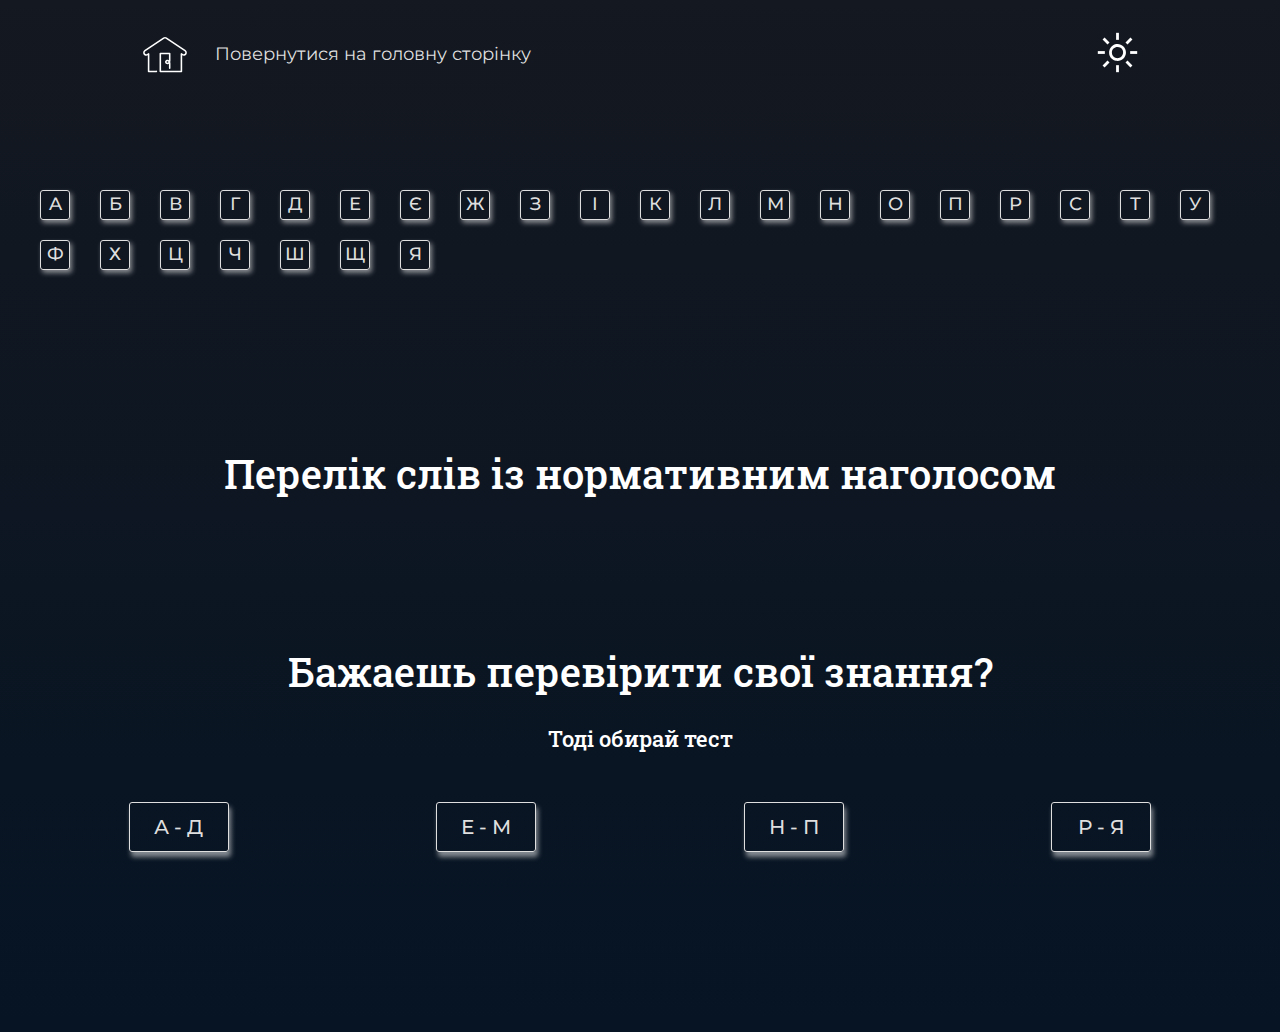
==== accents.html @ c5aa1ccc "Add files via upload" ====
<!DOCTYPE html>
<html lang="en">
<head>
    <meta charset="UTF-8">
    <meta http-equiv="X-UA-Compatible" content="IE=edge">
    <meta name="viewport" content="width=device-width, initial-scale=1.0">
    <link rel="stylesheet" href="style.css">
    <title>Наголоси</title>
</head>
<body>
    <header class="header">
        <div class="container">
            <div class="header__wrapper">
                <a href="index.html" class="btn__link back-btn__link">
                    <img src="assets/icons/home.svg" alt="Icon home" class="back-btn__array">
                    <span class="back-btn__text">Повернутися на головну сторінку</span>
                </a>
                <button class="theme-btn moon">                                    
                    <img src="assets/icons/sun.svg" alt="Icon" class="theme-icon">                                          
                </button> 
            </div>
        </div>
    </header>

    <main class="main">
        <section class="preview section">
            <div class="container">
                <div class="abc__wrapper">
                    <a href="#" class="abc btn__link abc__link">A</a>
                    <a href="#" class="abc btn__link abc__link">Б</a>
                    <a href="#" class="abc btn__link abc__link">В</a>
                    <a href="#" class="abc btn__link abc__link">Г</a>
                    <a href="#" class="abc btn__link abc__link">Д</a>
                    <a href="#" class="abc btn__link abc__link">Е</a>
                    <a href="#" class="abc btn__link abc__link">Є</a>
                    <a href="#" class="abc btn__link abc__link">Ж</a>
                    <a href="#" class="abc btn__link abc__link">З</a>
                    <a href="#" class="abc btn__link abc__link">І</a>
                    <a href="#" class="abc btn__link abc__link">К</a>
                    <a href="#" class="abc btn__link abc__link">Л</a>
                    <a href="#" class="abc btn__link abc__link">М</a>
                    <a href="#" class="abc btn__link abc__link">Н</a>
                    <a href="#" class="abc btn__link abc__link">О</a>
                    <a href="#" class="abc btn__link abc__link">П</a>
                    <a href="#" class="abc btn__link abc__link">Р</a>
                    <a href="#" class="abc btn__link abc__link">С</a>
                    <a href="#" class="abc btn__link abc__link">Т</a>
                    <a href="#" class="abc btn__link abc__link">У</a>
                    <a href="#" class="abc btn__link abc__link">Ф</a>
                    <a href="#" class="abc btn__link abc__link">Х</a>
                    <a href="#" class="abc btn__link abc__link">Ц</a>
                    <a href="#" class="abc btn__link abc__link">Ч</a>
                    <a href="#" class="abc btn__link abc__link">Ш</a>
                    <a href="#" class="abc btn__link abc__link">Щ</a>
                    <a href="#" class="abc btn__link abc__link">Я</a>
                </div>
            </div>
        </section>

        <section class="info section">
            <div class="container">
                <h2 class="title info__title">Перелік слів із нормативним наголосом</h2>
                <div class="info__wrapper">
                    
                </div>

                <h2 class="title preview__title">Бажаешь перевірити свої знання?</h2>
                <h4 class="title-other preview__subtitle">Тоді обирай тест</h4>
                <div class="abc__wrapper quiz-category__wrapper">
                    <a href="#" class="quiz-category abc btn__link">А - Д</a>
                    <a href="#" class="quiz-category abc btn__link">Е - М</a>
                    <a href="#" class="quiz-category abc btn__link">Н - П</a>
                    <a href="#" class="quiz-category abc btn__link">Р - Я</a>
                </div>
            </div>
        </section>
    </main>

    <script src="script/theme.js" type="module"></script>
    <script src="script/quiz.js" type="module"></script>
    <script src="script/accents.js" type="module"></script>
</body>
</html>
---- style.css ----
@charset "UTF-8";
@import url("https://fonts.googleapis.com/css2?family=Roboto+Slab:wght@400;500;700&display=swap");
@import url("https://fonts.googleapis.com/css2?family=Montserrat:wght@400;500;700&display=swap");
/*! normalize.css v8.0.1 | MIT License | github.com/necolas/normalize.css */
/* Document
   ========================================================================== */
/**
 * 1. Correct the line height in all browsers.
 * 2. Prevent adjustments of font size after orientation changes in iOS.
 */
html {
  -webkit-text-size-adjust: 100%; /* 2 */
}

/* Sections
   ========================================================================== */
/**
 * Remove the margin in all browsers.
 */
body {
  margin: 0;
}

/**
 * Render the `main` element consistently in IE.
 */
main {
  display: block;
}

/**
 * Correct the font size and margin on `h1` elements within `section` and
 * `article` contexts in Chrome, Firefox, and Safari.
 */
h1 {
  font-size: 2em;
  margin: 0;
}

/* Grouping content
   ========================================================================== */
/**
 * 1. Add the correct box sizing in Firefox.
 * 2. Show the overflow in Edge and IE.
 */
hr {
  box-sizing: content-box; /* 1 */
  height: 0; /* 1 */
  overflow: visible; /* 2 */
}

/**
 * 1. Correct the inheritance and scaling of font size in all browsers.
 * 2. Correct the odd `em` font sizing in all browsers.
 */
pre {
  font-family: monospace, monospace; /* 1 */
  font-size: 1em; /* 2 */
}

/* Text-level semantics
   ========================================================================== */
/**
 * Remove the gray background on active links in IE 10.
 */
a {
  background-color: transparent;
}

/**
 * 1. Remove the bottom border in Chrome 57-
 * 2. Add the correct text decoration in Chrome, Edge, IE, Opera, and Safari.
 */
abbr[title] {
  border-bottom: none; /* 1 */
  text-decoration: underline; /* 2 */
  -webkit-text-decoration: underline dotted;
          text-decoration: underline dotted; /* 2 */
}

/**
 * Add the correct font weight in Chrome, Edge, and Safari.
 */
b,
strong {
  font-weight: bolder;
}

/**
 * 1. Correct the inheritance and scaling of font size in all browsers.
 * 2. Correct the odd `em` font sizing in all browsers.
 */
code,
kbd,
samp {
  font-family: monospace, monospace; /* 1 */
  font-size: 1em; /* 2 */
}

/**
 * Add the correct font size in all browsers.
 */
small {
  font-size: 80%;
}

/**
 * Prevent `sub` and `sup` elements from affecting the line height in
 * all browsers.
 */
sub,
sup {
  font-size: 75%;
  line-height: 0;
  position: relative;
  vertical-align: baseline;
}

sub {
  bottom: -0.25em;
}

sup {
  top: -0.5em;
}

/* Embedded content
   ========================================================================== */
/**
 * Remove the border on images inside links in IE 10.
 */
img {
  border-style: none;
}

/* Forms
   ========================================================================== */
/**
 * 1. Change the font styles in all browsers.
 * 2. Remove the margin in Firefox and Safari.
 */
button,
input,
optgroup,
select,
textarea {
  font-family: inherit; /* 1 */
  font-size: 100%; /* 1 */
  line-height: 1.15; /* 1 */
  margin: 0; /* 2 */
  box-sizing: border-box;
}

/**
 * Show the overflow in IE.
 * 1. Show the overflow in Edge.
 */
button,
input { /* 1 */
  overflow: visible;
}

/**
 * Remove the inheritance of text transform in Edge, Firefox, and IE.
 * 1. Remove the inheritance of text transform in Firefox.
 */
button,
select { /* 1 */
  text-transform: none;
}

/**
 * Correct the inability to style clickable types in iOS and Safari.
 */
button,
[type=button],
[type=reset],
[type=submit] {
  -webkit-appearance: button;
}

/**
 * Remove the inner border and padding in Firefox.
 */
button::-moz-focus-inner,
[type=button]::-moz-focus-inner,
[type=reset]::-moz-focus-inner,
[type=submit]::-moz-focus-inner {
  border-style: none;
  padding: 0;
}

/**
 * Restore the focus styles unset by the previous rule.
 */
button:-moz-focusring,
[type=button]:-moz-focusring,
[type=reset]:-moz-focusring,
[type=submit]:-moz-focusring {
  outline: 1px dotted ButtonText;
}

/**
 * Correct the padding in Firefox.
 */
fieldset {
  padding: 0.35em 0.75em 0.625em;
}

/**
 * 1. Correct the text wrapping in Edge and IE.
 * 2. Correct the color inheritance from `fieldset` elements in IE.
 * 3. Remove the padding so developers are not caught out when they zero out
 *    `fieldset` elements in all browsers.
 */
legend {
  box-sizing: border-box; /* 1 */
  color: inherit; /* 2 */
  display: table; /* 1 */
  max-width: 100%; /* 1 */
  padding: 0; /* 3 */
  white-space: normal; /* 1 */
}

/**
 * Add the correct vertical alignment in Chrome, Firefox, and Opera.
 */
progress {
  vertical-align: baseline;
}

/**
 * Remove the default vertical scrollbar in IE 10+.
 */
textarea {
  overflow: auto;
}

/**
 * 1. Add the correct box sizing in IE 10.
 * 2. Remove the padding in IE 10.
 */
[type=checkbox],
[type=radio] {
  box-sizing: border-box; /* 1 */
  padding: 0; /* 2 */
}

/**
 * Correct the cursor style of increment and decrement buttons in Chrome.
 */
[type=number]::-webkit-inner-spin-button,
[type=number]::-webkit-outer-spin-button {
  height: auto;
}

/**
 * 1. Correct the odd appearance in Chrome and Safari.
 * 2. Correct the outline style in Safari.
 */
[type=search] {
  -webkit-appearance: textfield; /* 1 */
  outline-offset: -2px; /* 2 */
}

/**
 * Remove the inner padding in Chrome and Safari on macOS.
 */
[type=search]::-webkit-search-decoration {
  -webkit-appearance: none;
}

/**
 * 1. Correct the inability to style clickable types in iOS and Safari.
 * 2. Change font properties to `inherit` in Safari.
 */
::-webkit-file-upload-button {
  -webkit-appearance: button; /* 1 */
  font: inherit; /* 2 */
}

/* Interactive
   ========================================================================== */
/*
 * Add the correct display in Edge, IE 10+, and Firefox.
 */
details {
  display: block;
}

/*
 * Add the correct display in all browsers.
 */
summary {
  display: list-item;
}

/* Misc
   ========================================================================== */
/**
 * Add the correct display in IE 10+.
 */
template {
  display: none;
}

/**
 * Add the correct display in IE 10.
 */
[hidden] {
  display: none;
}

* {
  margin: 0;
  padding: 0;
  box-sizing: border-box;
}

.to-top {
  color: #fff;
  text-decoration: none;
}

.content__btn:hover, .content__btn, body.light .quiz__btn:hover, .quiz__btn:hover, .quiz__btn, body.light .quiz__option:hover, .quiz__option:hover, .quiz__option, .quiz-category:active, .quiz-category, .abc:active, .abc, .to-top:hover, .to-top, body {
  transition: all 0.3s ease-out;
}

html {
  scroll-behavior: smooth;
  font-size: 10px;
  line-height: 10px;
}

body {
  font-family: "Montserrat", "Open Sans", sans-serif;
  font-size: 1.6rem;
  line-height: 1.2;
  font-weight: 400;
  font-style: normal;
  overflow-x: hidden;
  background: linear-gradient(#141820, #061424);
  color: #dfdfdf;
  min-height: 100vh;
}
body.hidden {
  overflow: hidden;
}
body.light {
  background: #ecf0f3;
  color: #000;
}

.container {
  max-width: 148rem;
  width: 100%;
  padding: 0 4rem;
  margin: 0 auto;
}
@media (max-width: 768px) {
  .container {
    padding: 0 3rem;
  }
}
@media (max-width: 520px) {
  .container {
    padding: 0 2rem;
  }
}
@media (max-width: 390px) {
  .container {
    padding: 0 1rem;
  }
}

.section {
  padding: 0 0 8rem 0;
}
@media (max-width: 768px) {
  .section {
    padding: 0 0 5rem 0;
  }
}
@media (max-width: 390px) {
  .section {
    padding: 0 0 3rem 0;
  }
}

.title-main {
  font-size: 4.5rem;
  line-height: 1.5;
  font-weight: 500;
  font-style: normal;
  font-family: "Roboto Slab", "Merriweather", serif;
  color: #fff;
  text-align: center;
}
@media (max-width: 992px) {
  .title-main {
    font-size: 4rem;
    line-height: 1.5;
    font-weight: 500;
    font-style: normal;
  }
}
@media (max-width: 768px) {
  .title-main {
    font-size: 3.5rem;
    line-height: 1.5;
    font-weight: 500;
    font-style: normal;
  }
}
@media (max-width: 390px) {
  .title-main {
    font-size: 3rem;
    line-height: 1.5;
    font-weight: 500;
    font-style: normal;
  }
}

body.light .title-main {
  color: rgba(0, 0, 0, 0.8);
}

.title {
  font-size: 4rem;
  line-height: 1.2;
  font-weight: 500;
  font-style: normal;
  font-family: "Roboto Slab", "Merriweather", serif;
  color: #fff;
  text-align: center;
}
@media (max-width: 992px) {
  .title {
    font-size: 3.5rem;
    line-height: 1.2;
    font-weight: 500;
    font-style: normal;
  }
}
@media (max-width: 768px) {
  .title {
    font-size: 3rem;
    line-height: 1.2;
    font-weight: 500;
    font-style: normal;
  }
}
@media (max-width: 390px) {
  .title {
    font-size: 2.5rem;
    line-height: 1.2;
    font-weight: 500;
    font-style: normal;
  }
}

body.light .title {
  color: rgba(0, 0, 0, 0.8);
}

.title-add {
  font-size: 3.5rem;
  line-height: 1.2;
  font-weight: 500;
  font-style: normal;
  font-family: "Roboto Slab", "Merriweather", serif;
  color: #fff;
  text-align: center;
}
@media (max-width: 1200px) {
  .title-add {
    font-size: 3.1rem;
    line-height: 1.2;
    font-weight: 500;
    font-style: normal;
  }
}
@media (max-width: 992px) {
  .title-add {
    font-size: 2.7rem;
    line-height: 1.2;
    font-weight: 500;
    font-style: normal;
  }
}
@media (max-width: 768px) {
  .title-add {
    font-size: 2.3rem;
    line-height: 1.2;
    font-weight: 500;
    font-style: normal;
  }
}
@media (max-width: 390px) {
  .title-add {
    font-size: 2rem;
    line-height: 1.2;
    font-weight: 500;
    font-style: normal;
  }
}

body.light .title-add {
  color: rgba(0, 0, 0, 0.8);
}

.title-other {
  font-size: 2.2rem;
  line-height: 1.2;
  font-weight: 500;
  font-style: normal;
  font-family: "Roboto Slab", "Merriweather", serif;
  color: #fff;
  text-align: center;
}
@media (max-width: 992px) {
  .title-other {
    font-size: 2rem;
    line-height: 1.2;
    font-weight: 500;
    font-style: normal;
  }
}
@media (max-width: 390px) {
  .title-other {
    font-size: 1.8rem;
    line-height: 1.2;
    font-weight: 500;
    font-style: normal;
  }
}

.btn__link {
  text-decoration: none;
  color: #dfdfdf;
}

.to-top {
  position: fixed;
  right: 1rem;
  bottom: 0;
  width: 7rem;
  height: 7rem;
  border-radius: 50%;
  background-color: #db4545;
  display: flex;
  align-items: center;
  flex-direction: column;
  justify-content: center;
  text-align: center;
  margin-bottom: 1.1rem;
  z-index: 1;
  box-shadow: 0.3rem 0.5rem 0.5rem 0 rgba(0, 0, 0, 0.3);
}
.to-top:active {
  box-shadow: none;
}
.to-top:hover {
  background-color: #c91414;
}
@media (max-width: 390px) {
  .to-top {
    width: 5rem;
    height: 5rem;
  }
}

.to-top__text {
  color: #fff;
}
@media (max-width: 390px) {
  .to-top__text {
    display: none;
  }
}

.header-main-page {
  padding: 3rem 0;
}

.header-main-page__wrapper {
  text-align: right;
}

.header__wrapper {
  display: flex;
  align-items: center;
  justify-content: space-between;
  max-width: 100rem;
  margin: auto;
  padding: 3rem 0;
}

.back-btn__link {
  display: inline-flex;
  align-items: center;
  gap: 2.5rem;
  text-decoration: none;
}
@media (max-width: 390px) {
  .back-btn__link {
    gap: 1.5rem;
  }
}

.back-btn__array {
  width: 5rem;
  height: 5rem;
  align-self: center;
  filter: brightness(0) invert(1); /* Белый цвет иконки*/
}
@media (max-width: 390px) {
  .back-btn__array {
    width: 4rem;
    height: 4rem;
  }
}

body.light .back-btn__array {
  filter: none;
}

.back-btn__text {
  font-size: 1.8rem;
  line-height: 1.2;
  font-weight: 400;
  font-style: normal;
}
@media (max-width: 390px) {
  .back-btn__text {
    font-size: 1.4rem;
    line-height: 1.2;
    font-weight: 400;
    font-style: normal;
  }
}

body.light .back-btn__text {
  color: #000;
}

.theme-btn {
  border: none;
  background: transparent;
  cursor: pointer;
  transition: 0.7s;
}

.theme-icon {
  transition: 0.7s;
}

body.light .theme-icon {
  filter: brightness(0%); /* Черный цвет иконки*/
}

.preview {
  padding-top: 8rem;
}
@media (max-width: 768px) {
  .preview {
    padding-top: 5rem;
  }
}
@media (max-width: 390px) {
  .preview {
    padding-top: 3rem;
  }
}

.preview__title-main {
  margin-bottom: 8rem;
}

.abc__wrapper {
  display: flex;
  align-items: center;
  flex-wrap: wrap;
  -moz-column-gap: 3rem;
       column-gap: 3rem;
  row-gap: 2rem;
  margin-bottom: 10rem;
}
@media (max-width: 520px) {
  .abc__wrapper {
    -moz-column-gap: 4rem;
         column-gap: 4rem;
    row-gap: 3rem;
    margin-bottom: 8rem;
  }
}
@media (max-width: 390px) {
  .abc__wrapper {
    justify-content: space-evenly;
    margin-bottom: 5rem;
  }
}

.abc {
  font-size: 1.8rem;
  line-height: 1.2;
  font-weight: 500;
  font-style: normal;
  display: flex;
  align-items: center;
  justify-content: center;
  width: 3rem;
  height: 3rem;
  border: 0.1rem solid #dfdfdf;
  border-radius: 0.3rem;
  box-shadow: 0.2rem 0.3rem 0.5rem 0 rgba(255, 255, 255, 0.5);
}
.abc:hover {
  background: #d7d7d7;
  color: rgba(0, 0, 0, 0.8);
}
.abc:active {
  box-shadow: none;
}
@media (max-width: 520px) {
  .abc {
    width: 5rem;
    height: 5rem;
  }
}

.active {
  background: #d7d7d7;
  color: rgba(0, 0, 0, 0.8);
}

body.light .abc {
  color: rgba(0, 0, 0, 0.8);
  box-shadow: 5px 5px 5px #d7d7d7, -5px -5px 5px #f9f9f9;
  border: none;
}

.preview__title {
  margin-bottom: 3rem;
}

.preview__subtitle {
  margin-bottom: 5rem;
}

body.light .preview__subtitle {
  color: rgba(0, 0, 0, 0.8);
}

.quiz-category__wrapper {
  justify-content: space-around;
}

.quiz-category {
  font-size: 2rem;
  line-height: 1.2;
  font-weight: 500;
  font-style: normal;
  width: 10rem;
  height: 5rem;
  box-shadow: 0.2rem 0.5rem 0.5rem 0 rgba(255, 255, 255, 0.5);
}
.quiz-category:active {
  box-shadow: none;
}

.info__title {
  margin-bottom: 5rem;
}

.info__wrapper {
  max-width: 45rem;
  margin-left: 45%;
  padding-bottom: 10rem;
}
@media (max-width: 768px) {
  .info__wrapper {
    padding-bottom: 7rem;
  }
}
@media (max-width: 390px) {
  .info__wrapper {
    margin-left: 30%;
    padding-bottom: 4rem;
  }
}

.info__items {
  display: flex;
  align-items: center;
  flex-direction: column;
  padding-bottom: 5rem;
  align-items: flex-start;
}

.info__title-add {
  margin-bottom: 2rem;
  text-align: start;
}

.info__word {
  margin-bottom: 0.5rem;
  letter-spacing: 0.15rem;
}
@media (max-width: 520px) {
  .info__word {
    font-size: 1.4rem;
    line-height: 1.2;
    font-weight: 400;
    font-style: normal;
  }
}

body.light .info__word {
  font-weight: 500;
}

.info__word-special {
  font-size: 1.3rem;
  line-height: 1.2;
  font-weight: 400;
  font-style: normal;
}

body.light .info__word-special {
  font-weight: 500;
}

.quiz {
  display: flex;
  align-items: center;
  margin-top: 10rem;
}

.quiz__title-main {
  margin-bottom: 7rem;
}

.quiz__question {
  max-width: 60rem;
  margin: auto;
  border-radius: 1rem;
  padding: 1.5rem 2.5rem;
  background: rgba(0, 0, 0, 0.5);
  box-shadow: 0 15px 25px rgba(0, 0, 0, 0.8);
}

body.light .quiz__question {
  background: #fff;
  box-shadow: 0 0 20px 0 rgba(0, 0, 0, 0.7);
  border: none;
  background-color: #ecf0f3;
  box-shadow: 10px 10px 10px #d1d9e6, -10px -10px 10px #f9f9f9;
  overflow: hidden;
}

.number__title {
  font-size: 2rem;
  line-height: 1.2;
  font-weight: 700;
  font-style: normal;
  color: #007474;
  border-bottom: 0.1rem solid #837575;
  padding-bottom: 0.5rem;
  margin-bottom: 2rem;
}
@media (max-width: 390px) {
  .number__title {
    font-size: 1.6rem;
    line-height: 1.2;
    font-weight: 700;
    font-style: normal;
  }
}

.quiz__title {
  font-family: "Montserrat", "Open Sans", sans-serif;
  font-weight: 500;
  color: #dfdfdf;
  margin-bottom: 2rem;
  min-height: 6.6rem;
  letter-spacing: 0.2rem;
}

body.light .quiz__title {
  color: #000;
}

.quiz__options {
  margin-bottom: 4rem;
}

.quiz__option {
  font-size: 2rem;
  line-height: 1.2;
  font-weight: 400;
  font-style: normal;
  letter-spacing: 0.15rem;
  background-color: #061424;
  color: #dfdfdf;
  margin-bottom: 2.5rem;
  border-radius: 0.5rem;
  padding: 1.5rem;
  padding-left: 2.5rem;
  cursor: pointer;
  box-shadow: 0.2rem 0.5rem 0.5rem 0 rgba(0, 0, 0, 0.9);
}
.quiz__option:active {
  box-shadow: none;
}
.quiz__option:hover {
  background: #06193e;
}
@media (max-width: 390px) {
  .quiz__option {
    font-size: 1.8rem;
    line-height: 1.2;
    font-weight: 400;
    font-style: normal;
  }
}

body.light .quiz__option {
  background-color: #ecf0f3;
  box-shadow: 10px 10px 10px #d7d7d7, -10px -10px 10px #f9f9f9;
  color: #000;
  font-weight: 500;
  overflow: hidden;
}
body.light .quiz__option:hover {
  background-color: rgba(248, 248, 248, 0.8);
}
body.light .quiz__option:active {
  box-shadow: none;
}

.quiz__option.correct {
  background-color: #0b5e0b;
}

body.light .quiz__option.correct {
  background-color: rgba(11, 94, 11, 0.7);
}

.quiz__option.wrong {
  background-color: #e90303;
}

body.light .quiz__option.wrong {
  background-color: rgba(233, 3, 3, 0.9);
}

.quiz__option.disabled {
  pointer-events: none;
}

body.light .quiz__option.disabled {
  pointer-events: none;
}

.quiz__btn {
  font-size: 1.8rem;
  line-height: 1.2;
  font-weight: 400;
  font-style: normal;
  padding: 1.5rem 5rem;
  background-color: #064c4c;
  color: #dfdfdf;
  border: none;
  border-radius: 0.5rem;
  cursor: pointer;
  margin-bottom: 2.5rem;
  box-shadow: 0.2rem 0.5rem 0.5rem 0 rgba(0, 0, 0, 0.9);
}
.quiz__btn:active {
  box-shadow: none;
}
.quiz__btn:hover {
  background-color: rgba(6, 108, 78, 0.85);
}
@media (max-width: 390px) {
  .quiz__btn {
    padding: 1.5rem 4.4rem;
  }
}

body.light .quiz__btn {
  background-color: #ecf0f3;
  box-shadow: 10px 10px 10px #d7d7d7, -10px -10px 10px #f9f9f9;
  color: #000;
  font-weight: 500;
  overflow: hidden;
}
body.light .quiz__btn:hover {
  background-color: rgba(248, 248, 248, 0.8);
}
body.light .quiz__btn:active {
  box-shadow: none;
}

.quiz__tracker {
  display: flex;
  align-items: center;
  flex-wrap: wrap;
  gap: 1rem;
  border-top: 0.1rem solid #837575;
  padding-top: 1.5rem;
}

.quiz__tracker div {
  height: 1.5rem;
  width: 1.5rem;
  background-color: #535562;
  display: inline-block;
  border-radius: 50%;
}
@media (max-width: 768px) {
  .quiz__tracker div {
    height: 1.5rem;
    width: 1.5rem;
  }
}

body.light .quiz__tracker div {
  background-color: #dcdde5;
}

.quiz__tracker div.correct {
  background-color: #0b5e0b;
}

body.light .quiz__tracker div.correct {
  background-color: rgba(11, 94, 11, 0.7);
}

.quiz__tracker div.wrong {
  background-color: #e90303;
}

body.light .quiz__tracker div.wrong {
  background-color: rgba(233, 3, 3, 0.9);
}

.quiz__modal {
  position: fixed;
  left: 0;
  top: 0;
  width: 100%;
  height: 100%;
  background-color: rgba(0, 0, 0, 0.9);
  z-index: 10;
  display: none;
  align-items: center;
  justify-content: center;
  padding: 0 1.5rem;
}
.quiz__modal.active {
  display: flex;
}

.quiz-over-modal .content {
  background-color: #061424;
  padding: 3rem;
  border-radius: 1rem;
  flex-basis: 70rem;
  max-width: 70rem;
  color: #dfdfdf;
  text-align: center;
}
@media (max-width: 390px) {
  .quiz-over-modal .content {
    padding: 2rem;
  }
}

.content__title {
  font-weight: 700;
  margin: 0 0 6rem;
}
@media (max-width: 390px) {
  .content__title {
    font-size: 2.3rem;
    line-height: 1.2;
    font-weight: 400;
    font-style: normal;
  }
}

.content__text {
  color: #dfdfdf;
  margin-bottom: 4rem;
}

.content__btn {
  font-size: 1.8rem;
  line-height: 1.2;
  font-weight: 400;
  font-style: normal;
  padding: 1.5rem 9.21rem;
  border: none;
  background-color: #032464;
  color: #dfdfdf;
  border-radius: 0.5rem;
  margin-bottom: 3rem;
  cursor: pointer;
  box-shadow: 0.2rem 0.5rem 0.5rem 0 rgba(0, 0, 0, 0.5);
}
.content__btn:active {
  box-shadow: none;
}
.content__btn:hover {
  background-color: #2360d5;
}
@media (max-width: 390px) {
  .content__btn {
    padding: 1.5rem 3.9rem;
  }
}

.content__back-btn {
  font-size: 1.8rem;
  line-height: 1.2;
  font-weight: 400;
  font-style: normal;
  display: block;
  max-width: 35.6rem;
  margin: auto;
  padding: 1.5rem 3rem;
}
@media (max-width: 390px) {
  .content__back-btn {
    max-width: 24.9rem;
  }
}/*# sourceMappingURL=style.css.map */
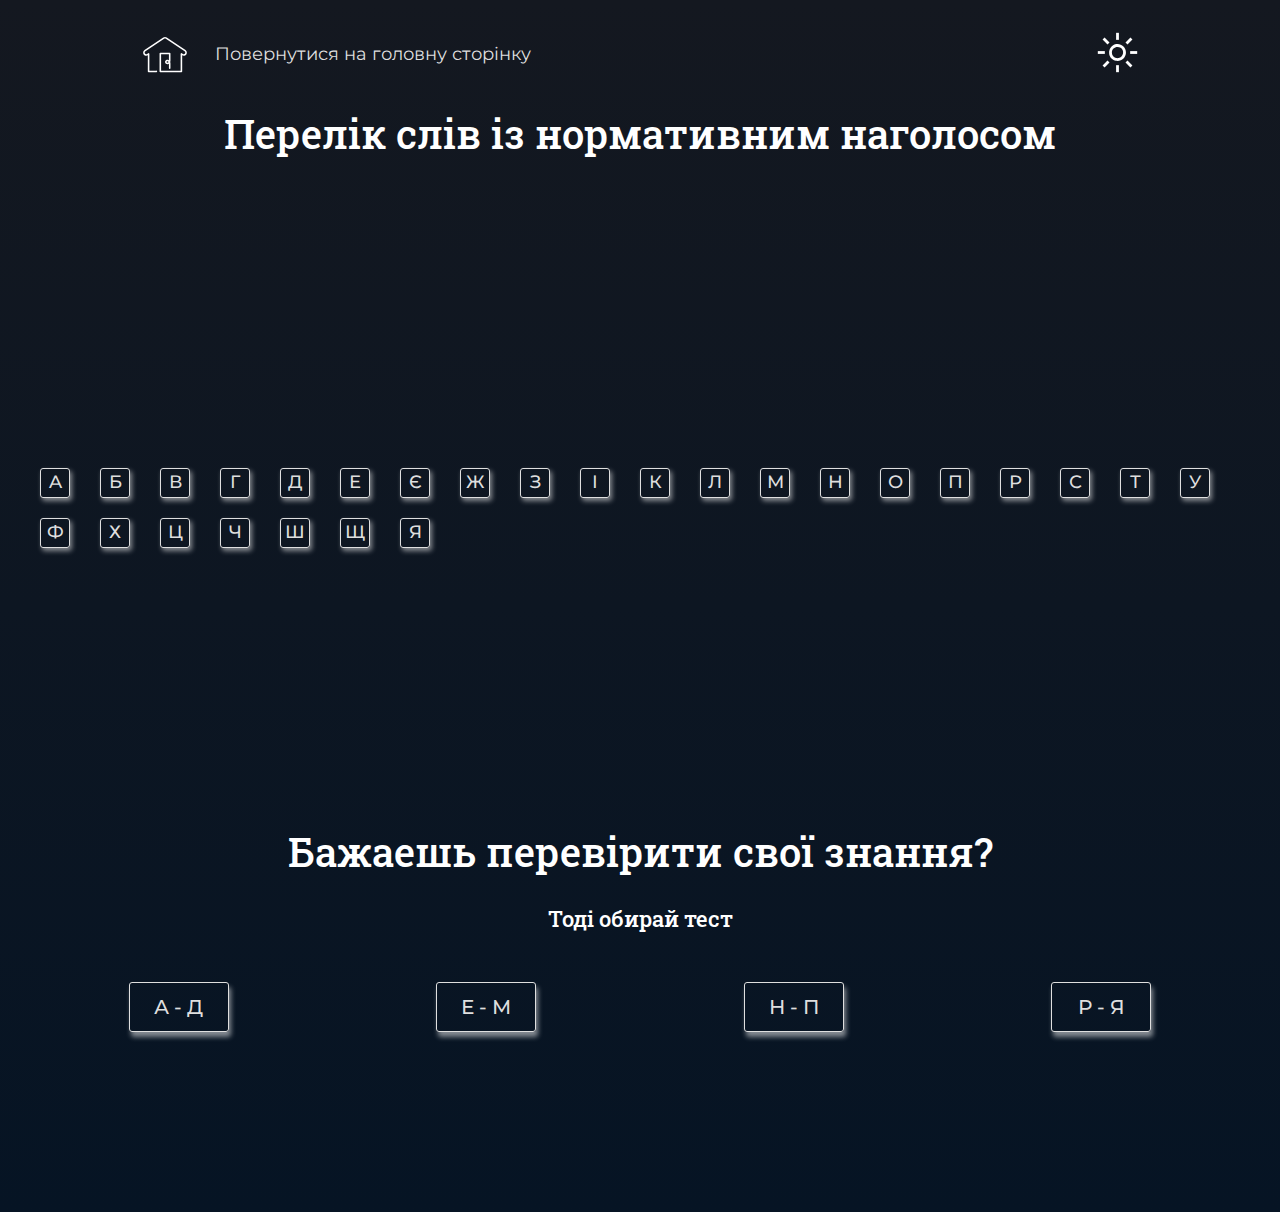
==== commit b891181c: "Update accents.html" ====
--- a/accents.html
+++ b/accents.html
@@ -1,5 +1,5 @@
 <!DOCTYPE html>
-<html lang="en">
+<html lang="ua">
 <head>
     <meta charset="UTF-8">
     <meta http-equiv="X-UA-Compatible" content="IE=edge">
@@ -23,6 +23,15 @@
     </header>
 
     <main class="main">
+        <section class="info section">
+            <div class="container">
+                <h2 class="title info__title">Перелік слів із нормативним наголосом</h2>
+                <div class="info__wrapper">
+                    
+                </div>
+            </div>
+        </section>
+
         <section class="preview section">
             <div class="container">
                 <div class="abc__wrapper">
@@ -57,13 +66,8 @@
             </div>
         </section>
 
-        <section class="info section">
+        <section class="quiz section">
             <div class="container">
-                <h2 class="title info__title">Перелік слів із нормативним наголосом</h2>
-                <div class="info__wrapper">
-                    
-                </div>
-
                 <h2 class="title preview__title">Бажаешь перевірити свої знання?</h2>
                 <h4 class="title-other preview__subtitle">Тоді обирай тест</h4>
                 <div class="abc__wrapper quiz-category__wrapper">
@@ -80,4 +84,4 @@
     <script src="script/quiz.js" type="module"></script>
     <script src="script/accents.js" type="module"></script>
 </body>
-</html>+</html>
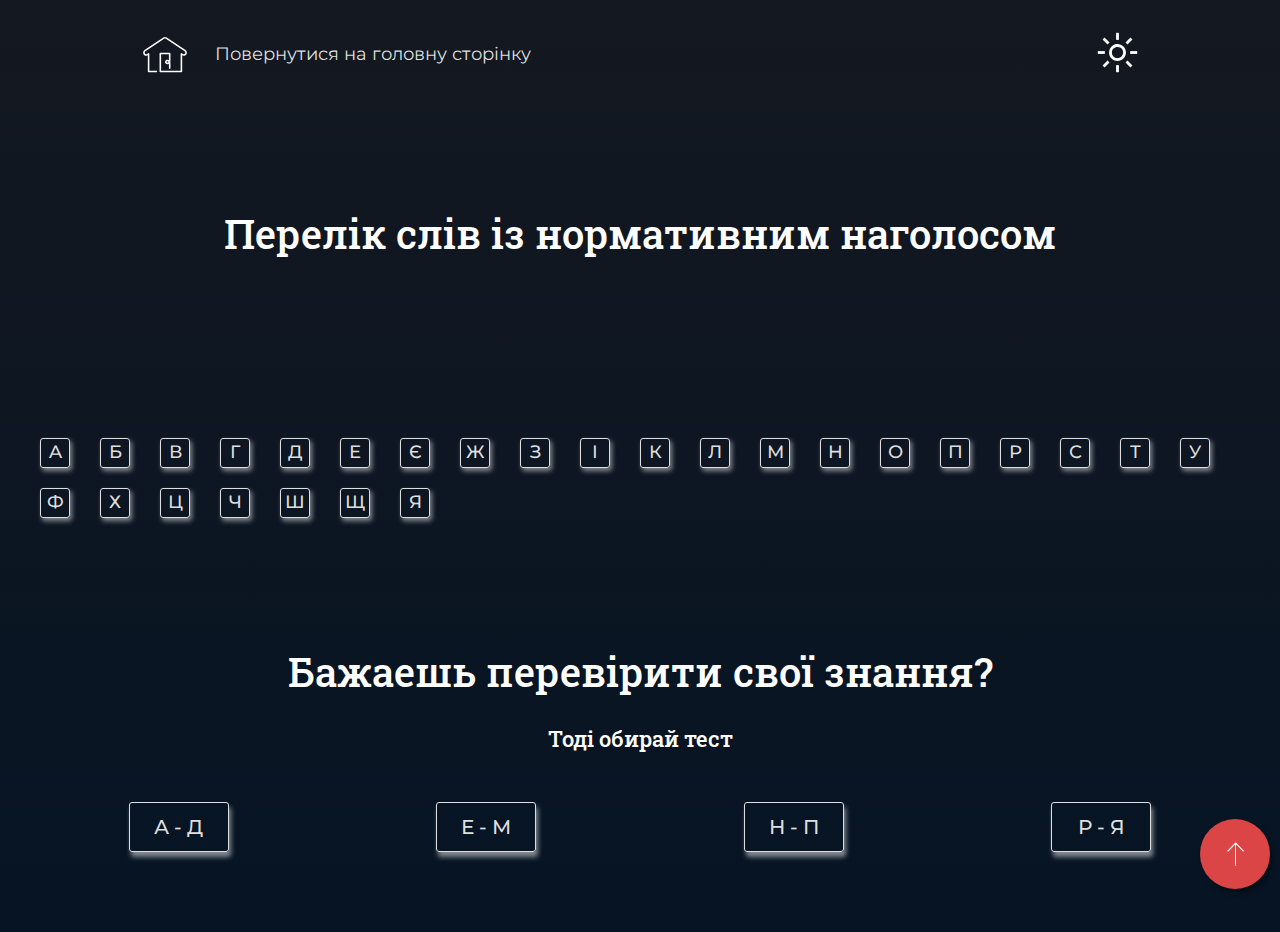
==== commit 788cc600: "Add files via upload" ====
--- a/accents.html
+++ b/accents.html
@@ -78,10 +78,14 @@
                 </div>
             </div>
         </section>
+
+        <a href="#header" class="to-top">
+            <img src="assets/icons/to-top-array.svg" class="to-top__icon" alt="Icon array to top">
+        </a>
     </main>
 
     <script src="script/theme.js" type="module"></script>
     <script src="script/quiz.js" type="module"></script>
     <script src="script/accents.js" type="module"></script>
 </body>
-</html>
+</html>--- a/style.css
+++ b/style.css
@@ -374,16 +374,16 @@
 }
 
 .section {
-  padding: 0 0 8rem 0;
+  padding: 10rem 0 0 0;
 }
 @media (max-width: 768px) {
   .section {
-    padding: 0 0 5rem 0;
+    padding: 5rem 0 0 0;
   }
 }
 @media (max-width: 390px) {
   .section {
-    padding: 0 0 3rem 0;
+    padding: 3rem 0 0 0;
   }
 }
 
@@ -563,19 +563,10 @@
 .to-top:hover {
   background-color: #c91414;
 }
-@media (max-width: 390px) {
+@media (max-width: 520px) {
   .to-top {
-    width: 5rem;
-    height: 5rem;
-  }
-}
-
-.to-top__text {
-  color: #fff;
-}
-@media (max-width: 390px) {
-  .to-top__text {
-    display: none;
+    width: 3.5rem;
+    height: 3.5rem;
   }
 }
 
@@ -631,6 +622,14 @@
   font-weight: 400;
   font-style: normal;
 }
+@media (max-width: 520px) {
+  .back-btn__text {
+    font-size: 1.6rem;
+    line-height: 1.2;
+    font-weight: 400;
+    font-style: normal;
+  }
+}
 @media (max-width: 390px) {
   .back-btn__text {
     font-size: 1.4rem;
@@ -660,17 +659,7 @@
 }
 
 .preview {
-  padding-top: 8rem;
-}
-@media (max-width: 768px) {
-  .preview {
-    padding-top: 5rem;
-  }
-}
-@media (max-width: 390px) {
-  .preview {
-    padding-top: 3rem;
-  }
+  padding-bottom: 3rem;
 }
 
 .preview__title-main {
@@ -684,23 +673,20 @@
   -moz-column-gap: 3rem;
        column-gap: 3rem;
   row-gap: 2rem;
-  margin-bottom: 10rem;
-}
-@media (max-width: 520px) {
+}
+@media (max-width: 768px) {
   .abc__wrapper {
+    justify-content: center;
+  }
+}
+@media (max-width: 992px) {
+  .abc__wrapper {
+    justify-content: space-evenly;
     -moz-column-gap: 4rem;
          column-gap: 4rem;
     row-gap: 3rem;
-    margin-bottom: 8rem;
-  }
-}
-@media (max-width: 390px) {
-  .abc__wrapper {
-    justify-content: space-evenly;
-    margin-bottom: 5rem;
-  }
-}
-
+  }
+}
 .abc {
   font-size: 1.8rem;
   line-height: 1.2;
@@ -724,8 +710,8 @@
 }
 @media (max-width: 520px) {
   .abc {
-    width: 5rem;
-    height: 5rem;
+    width: 3.5rem;
+    height: 3.5rem;
   }
 }
 
@@ -769,24 +755,36 @@
   box-shadow: none;
 }
 
+.info {
+  padding-bottom: 3rem;
+}
+
 .info__title {
   margin-bottom: 5rem;
 }
 
 .info__wrapper {
-  max-width: 45rem;
-  margin-left: 45%;
-  padding-bottom: 10rem;
+  display: flex;
+  align-items: center;
+  flex-direction: column;
+  align-items: flex-start;
+  row-gap: 0.3rem;
+  max-width: 20rem;
+  margin: 0 auto;
 }
 @media (max-width: 768px) {
   .info__wrapper {
-    padding-bottom: 7rem;
-  }
-}
-@media (max-width: 390px) {
+    max-width: 15rem;
+  }
+}
+@media (max-width: 520px) {
   .info__wrapper {
-    margin-left: 30%;
-    padding-bottom: 4rem;
+    max-width: 12rem;
+  }
+}
+@media (max-width: 390px) {
+  .info__wrapper {
+    max-width: 10rem;
   }
 }
 
@@ -834,7 +832,17 @@
 .quiz {
   display: flex;
   align-items: center;
-  margin-top: 10rem;
+  padding-bottom: 8rem;
+}
+@media (max-width: 768px) {
+  .quiz {
+    padding-bottom: 5rem;
+  }
+}
+@media (max-width: 390px) {
+  .quiz {
+    padding-bottom: 3rem;
+  }
 }
 
 .quiz__title-main {
@@ -1013,16 +1021,16 @@
 }
 
 .quiz__tracker div {
-  height: 1.5rem;
-  width: 1.5rem;
+  height: 1rem;
+  width: 1rem;
   background-color: #535562;
   display: inline-block;
   border-radius: 50%;
 }
 @media (max-width: 768px) {
   .quiz__tracker div {
-    height: 1.5rem;
-    width: 1.5rem;
+    height: 0.8rem;
+    width: 0.8rem;
   }
 }
 
